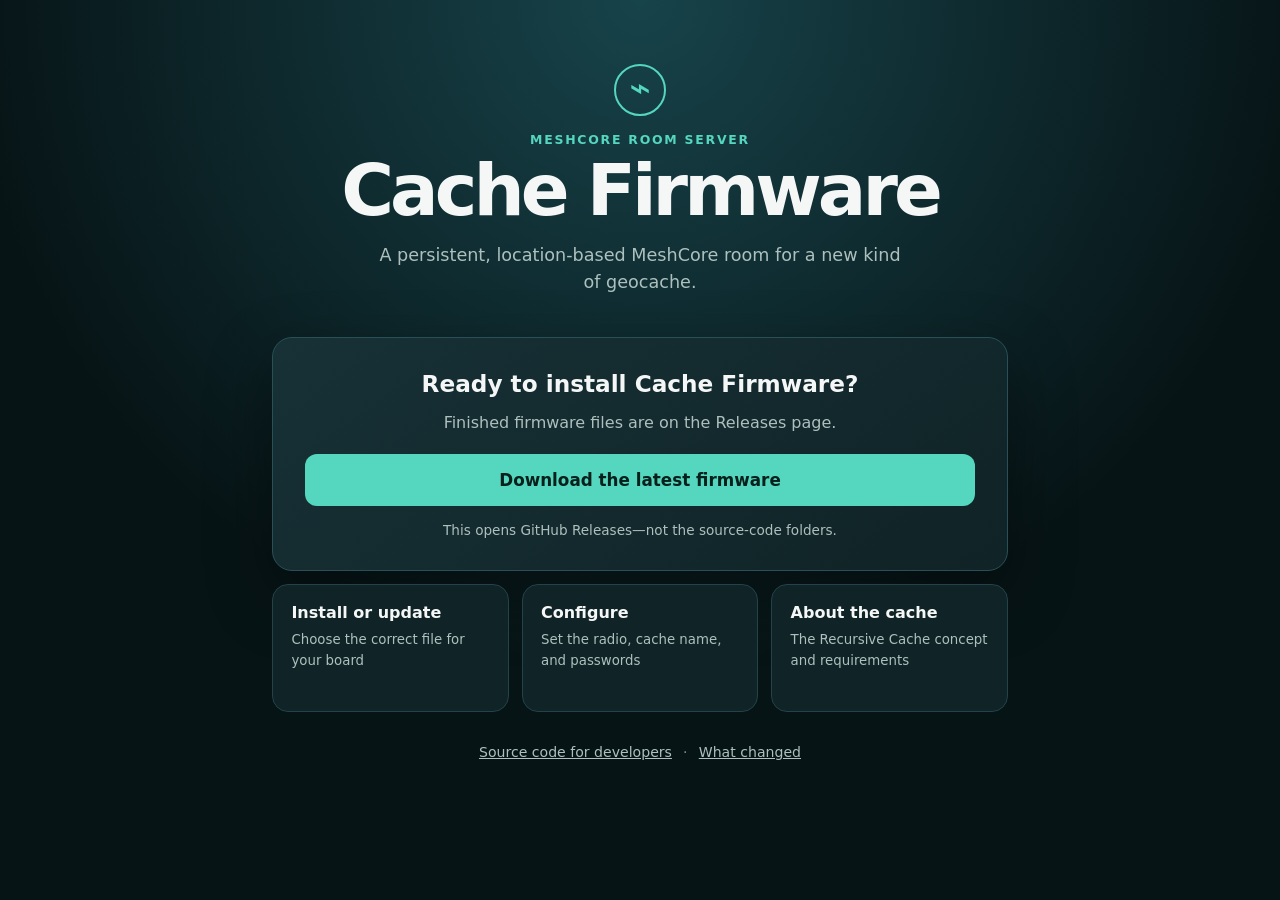
==== index.html @ e7c8fa24 "deploy: 4eb4ebfb0ed4c24545616bd2ac433bb7eb7c901b" ====
<!doctype html>
<html lang="en">
  <head>
    <meta charset="utf-8">
    <meta name="viewport" content="width=device-width, initial-scale=1">
    <meta name="description" content="Download Cache Firmware for MeshCore Room Server geocaches.">
    <title>Cache Firmware</title>
    <link rel="stylesheet" href="style.css">
  </head>
  <body>
    <main>
      <header>
        <div class="mark" aria-hidden="true">⌁</div>
        <p class="eyebrow">MeshCore room server</p>
        <h1>Cache Firmware</h1>
        <p class="intro">A persistent, location-based MeshCore room for a new kind of geocache.</p>
      </header>

      <section class="primary" aria-labelledby="download-heading">
        <h2 id="download-heading">Ready to install Cache Firmware?</h2>
        <p>Finished firmware files are on the Releases page.</p>
        <a class="button" href="https://github.com/dchant/Cache-Firmware/releases/latest">Download the latest firmware</a>
        <p class="note">This opens GitHub Releases—not the source-code folders.</p>
      </section>

      <nav aria-label="Cache Firmware help">
        <a class="card" href="https://github.com/dchant/Cache-Firmware/blob/cache/main/START-HERE.md">
          <span>Install or update</span>
          <small>Choose the correct file for your board</small>
        </a>
        <a class="card" href="https://github.com/dchant/Cache-Firmware/blob/cache/main/README.md#configure">
          <span>Configure</span>
          <small>Set the radio, cache name, and passwords</small>
        </a>
        <a class="card" href="https://github.com/dchant/Cache-Firmware/blob/cache/main/CACHE.md">
          <span>About the cache</span>
          <small>The Recursive Cache concept and requirements</small>
        </a>
      </nav>

      <footer>
        <a href="https://github.com/dchant/Cache-Firmware">Source code for developers</a>
        <span aria-hidden="true">·</span>
        <a href="https://github.com/dchant/Cache-Firmware/blob/cache/main/CHANGELOG.md">What changed</a>
      </footer>
    </main>
  </body>
</html>
---- style.css ----
:root {
  color-scheme: dark;
  --bg: #071416;
  --panel: #102326;
  --panel-light: #173136;
  --text: #f4f7f6;
  --muted: #adc0bd;
  --accent: #55d6be;
  --accent-dark: #06201c;
  font-family: Inter, ui-sans-serif, system-ui, -apple-system, BlinkMacSystemFont, "Segoe UI", sans-serif;
}
* { box-sizing: border-box; }
body { min-height: 100vh; margin: 0; background: radial-gradient(circle at 50% 0, #17434a 0, transparent 42rem), var(--bg); color: var(--text); }
main { width: min(46rem, calc(100% - 2rem)); margin: 0 auto; padding: 4rem 0 2.5rem; }
header { text-align: center; }
.mark { width: 3.25rem; height: 3.25rem; margin: 0 auto 1rem; border: 2px solid var(--accent); border-radius: 50%; color: var(--accent); font-size: 2.25rem; line-height: 2.75rem; }
.eyebrow { margin: 0 0 .45rem; color: var(--accent); font-size: .78rem; font-weight: 750; letter-spacing: .14em; text-transform: uppercase; }
h1 { margin: 0; font-size: clamp(2.5rem, 10vw, 4.5rem); letter-spacing: -.055em; line-height: 1; }
.intro { max-width: 33rem; margin: 1rem auto 2.5rem; color: var(--muted); font-size: 1.1rem; line-height: 1.55; }
.primary { padding: 2rem; border: 1px solid #285056; border-radius: 1.25rem; background: linear-gradient(145deg, var(--panel-light), var(--panel)); box-shadow: 0 1.5rem 4rem #0006; text-align: center; }
h2 { margin: 0; font-size: 1.45rem; }
.primary > p { color: var(--muted); }
.button { display: block; margin: 1.4rem 0 1rem; padding: 1rem 1.25rem; border-radius: .75rem; background: var(--accent); color: var(--accent-dark); font-size: 1.05rem; font-weight: 800; text-decoration: none; }
.button:hover, .button:focus-visible { background: #7ce8d4; }
.note { margin: 0; font-size: .85rem; }
nav { display: grid; grid-template-columns: repeat(3, 1fr); gap: .8rem; margin-top: .8rem; }
.card { min-height: 8rem; padding: 1.15rem; border: 1px solid #234349; border-radius: 1rem; background: var(--panel); color: var(--text); text-decoration: none; }
.card:hover, .card:focus-visible { border-color: var(--accent); }
.card span { display: block; margin-bottom: .45rem; font-weight: 750; }
.card small { color: var(--muted); line-height: 1.45; }
footer { display: flex; justify-content: center; gap: .7rem; margin-top: 2rem; color: #78918e; font-size: .88rem; }
footer a { color: var(--muted); }
@media (max-width: 38rem) { main { padding-top: 2.5rem; } .primary { padding: 1.5rem; } nav { grid-template-columns: 1fr; } .card { min-height: auto; } footer { flex-wrap: wrap; } }
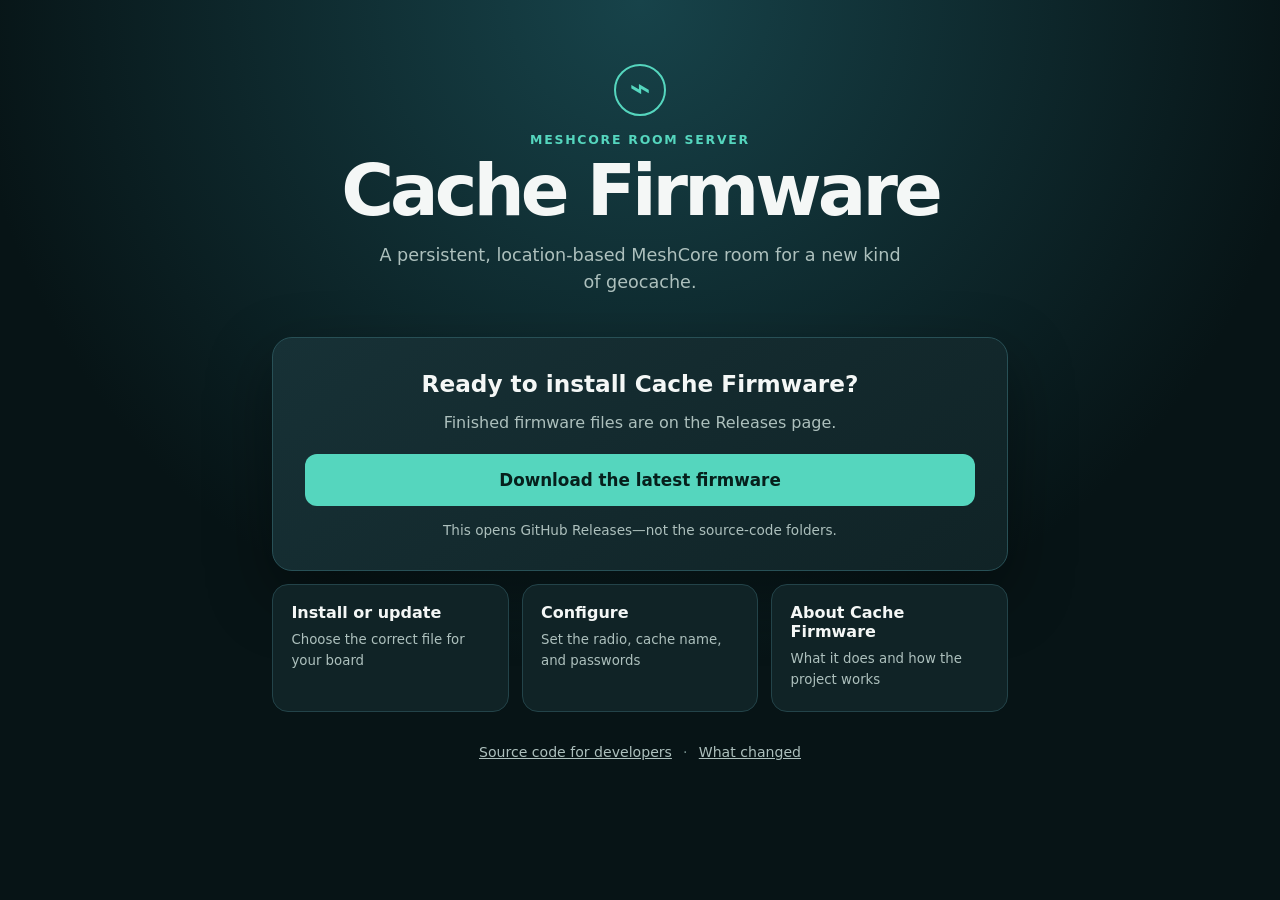
==== commit 7b989932: "deploy: 906bfd85ec51d81ed3db7c15c74c0bbc79ab9b93" ====
--- a/index.html
+++ b/index.html
@@ -19,29 +19,29 @@
       <section class="primary" aria-labelledby="download-heading">
         <h2 id="download-heading">Ready to install Cache Firmware?</h2>
         <p>Finished firmware files are on the Releases page.</p>
-        <a class="button" href="https://github.com/dchant/Cache-Firmware/releases/latest">Download the latest firmware</a>
+        <a class="button" href="https://github.com/Bobabate/Cache-Firmware/releases/latest">Download the latest firmware</a>
         <p class="note">This opens GitHub Releases—not the source-code folders.</p>
       </section>
 
       <nav aria-label="Cache Firmware help">
-        <a class="card" href="https://github.com/dchant/Cache-Firmware/blob/cache/main/START-HERE.md">
+        <a class="card" href="https://github.com/Bobabate/Cache-Firmware/blob/cache/main/START-HERE.md">
           <span>Install or update</span>
           <small>Choose the correct file for your board</small>
         </a>
-        <a class="card" href="https://github.com/dchant/Cache-Firmware/blob/cache/main/README.md#configure">
+        <a class="card" href="https://github.com/Bobabate/Cache-Firmware/blob/cache/main/README.md#configure">
           <span>Configure</span>
           <small>Set the radio, cache name, and passwords</small>
         </a>
-        <a class="card" href="https://github.com/dchant/Cache-Firmware/blob/cache/main/CACHE.md">
-          <span>About the cache</span>
-          <small>The Recursive Cache concept and requirements</small>
+        <a class="card" href="https://github.com/Bobabate/Cache-Firmware/blob/cache/main/README.md">
+          <span>About Cache Firmware</span>
+          <small>What it does and how the project works</small>
         </a>
       </nav>
 
       <footer>
-        <a href="https://github.com/dchant/Cache-Firmware">Source code for developers</a>
+        <a href="https://github.com/Bobabate/Cache-Firmware">Source code for developers</a>
         <span aria-hidden="true">·</span>
-        <a href="https://github.com/dchant/Cache-Firmware/blob/cache/main/CHANGELOG.md">What changed</a>
+        <a href="https://github.com/Bobabate/Cache-Firmware/blob/cache/main/CHANGELOG.md">What changed</a>
       </footer>
     </main>
   </body>
